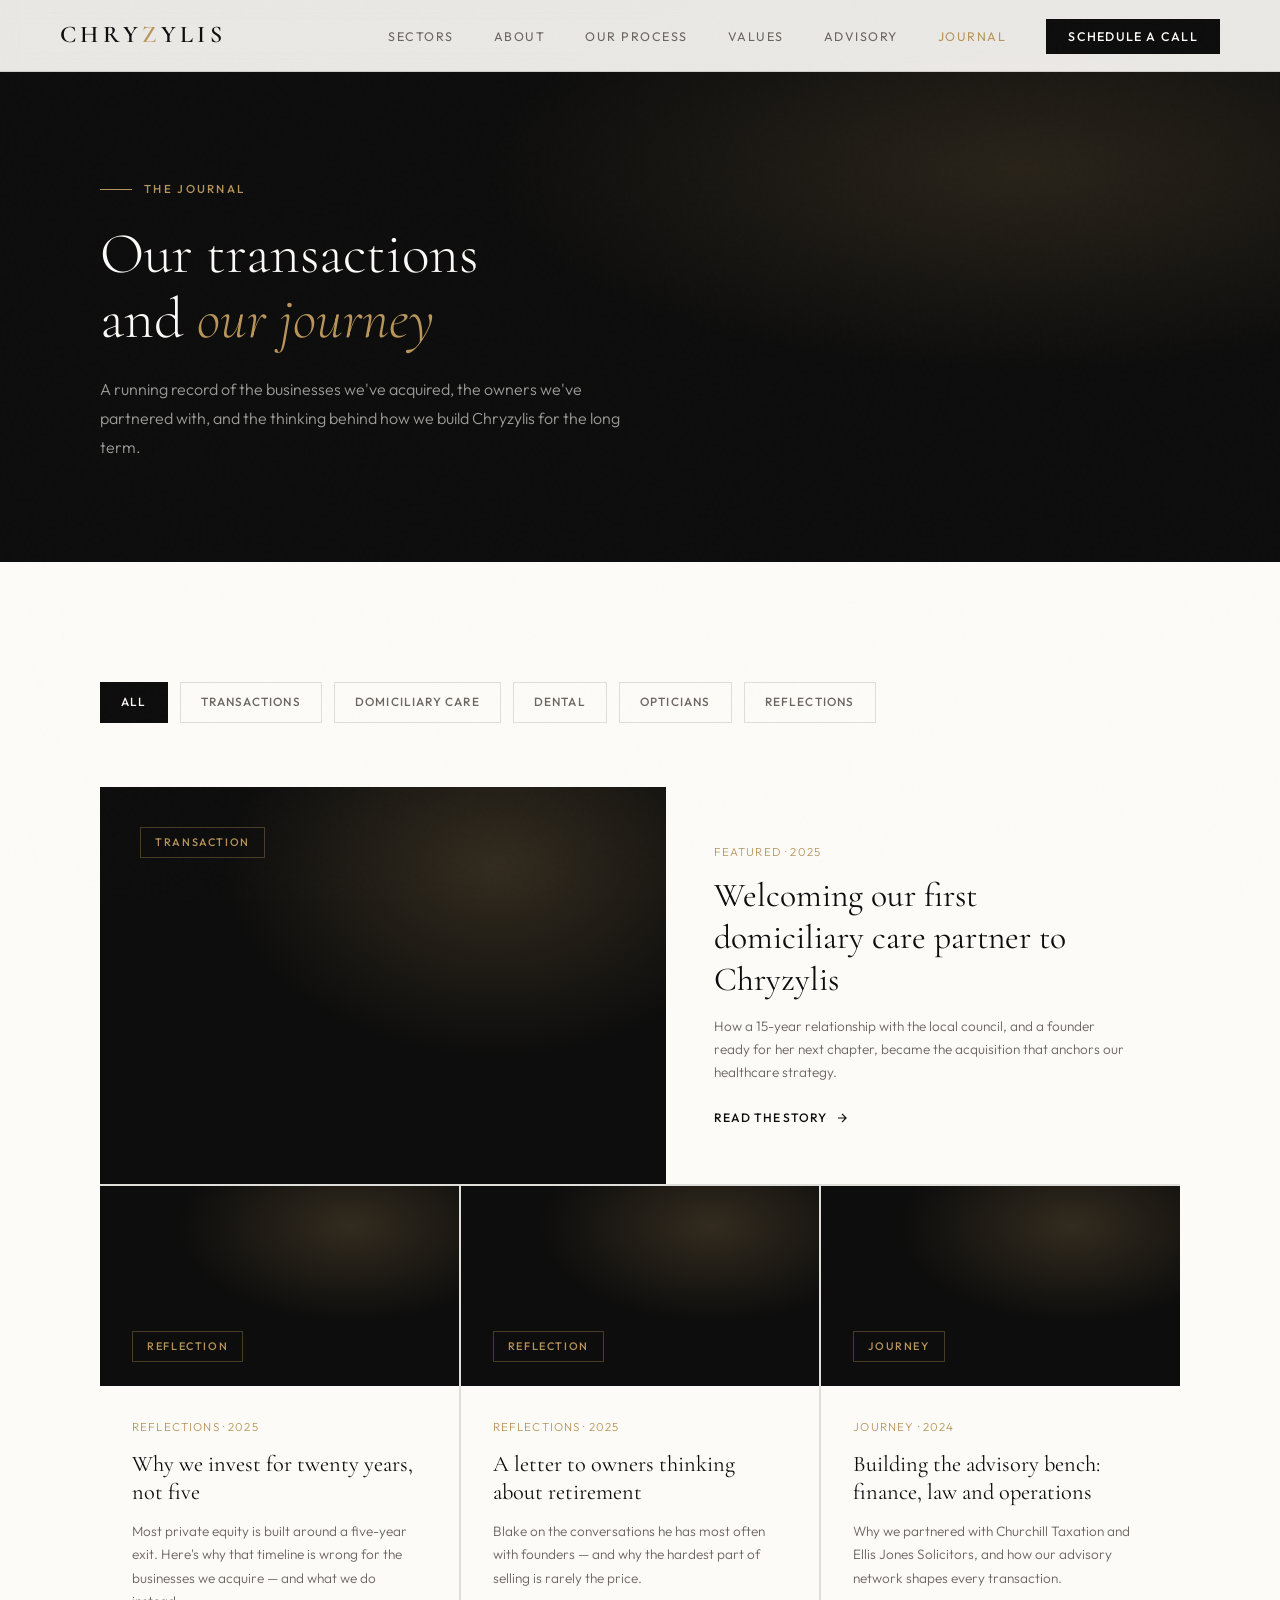
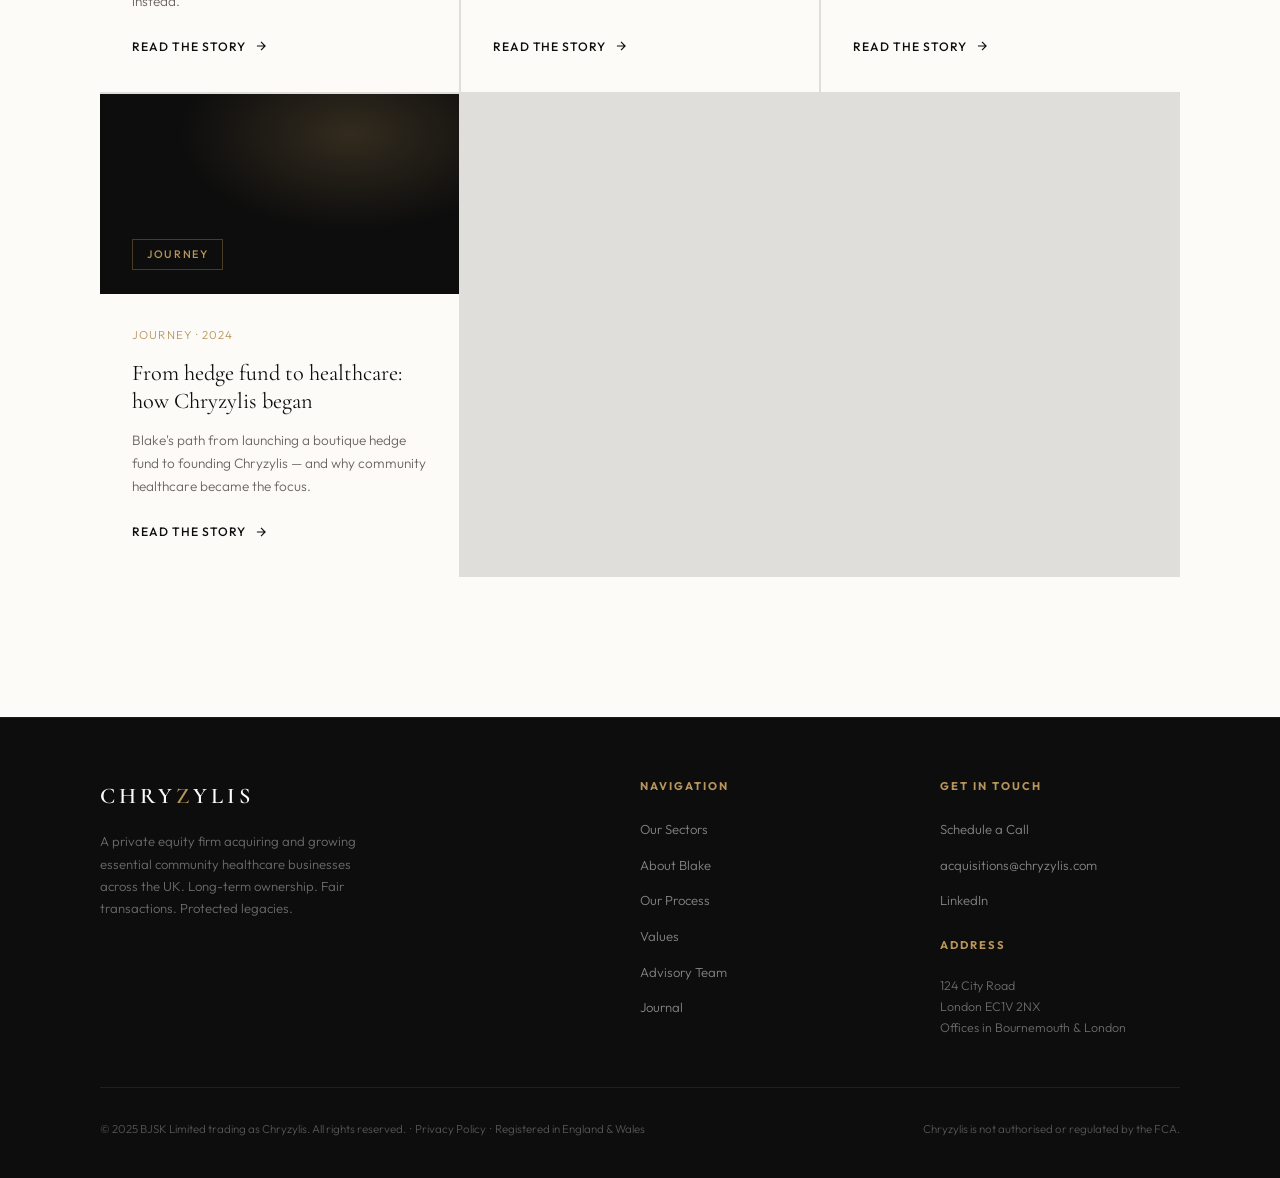
==== journal/index.html @ 7d25ffba "Build full multi-page Chryzylis site with Journal/blog section Extracts the rebrand landing page int" ====
<!DOCTYPE html>
<html lang="en-GB">
<head>
<meta charset="UTF-8">
<meta name="viewport" content="width=device-width, initial-scale=1.0">
<title>Journal — Chryzylis</title>
<meta name="description" content="Transactions, reflections and the journey of Chryzylis — a private equity firm acquiring and growing essential community healthcare businesses.">
<link rel="preconnect" href="https://fonts.googleapis.com">
<link href="https://fonts.googleapis.com/css2?family=Cormorant+Garamond:ital,wght@0,300;0,400;0,600;1,300;1,400&family=Outfit:wght@300;400;500;600&display=swap" rel="stylesheet">
<link rel="stylesheet" href="../assets/css/style.css">
</head>
<body>

<!-- ─── NAVIGATION ─── -->
<nav id="navbar">
  <a href="../index.html" class="nav-logo">CHRY<span>Z</span>YLIS</a>
  <ul class="nav-links">
    <li><a href="../index.html#sectors">Sectors</a></li>
    <li><a href="../index.html#about">About</a></li>
    <li><a href="../index.html#process">Our Process</a></li>
    <li><a href="../index.html#values">Values</a></li>
    <li><a href="../index.html#advisory">Advisory</a></li>
    <li><a href="index.html" class="active">Journal</a></li>
    <li><a href="../index.html#contact" class="nav-cta">Schedule a Call</a></li>
  </ul>
  <div class="hamburger" onclick="toggleMenu()">
    <span></span><span></span><span></span>
  </div>
</nav>

<!-- ─── PAGE HERO ─── -->
<section class="page-hero">
  <div class="page-hero-inner">
    <div class="page-hero-eyebrow reveal">The Journal</div>
    <h1 class="page-hero-title reveal reveal-delay-1">Our transactions<br>and <em>our journey</em></h1>
    <p class="page-hero-sub reveal reveal-delay-2">A running record of the businesses we've acquired, the owners we've partnered with, and the thinking behind how we build Chryzylis for the long term.</p>
  </div>
</section>

<!-- ─── JOURNAL LISTING ─── -->
<section id="journal-listing">
  <div class="section-inner">
    <div class="journal-filter-bar reveal">
      <a href="#" class="journal-filter active">All</a>
      <a href="#" class="journal-filter">Transactions</a>
      <a href="#" class="journal-filter">Domiciliary Care</a>
      <a href="#" class="journal-filter">Dental</a>
      <a href="#" class="journal-filter">Opticians</a>
      <a href="#" class="journal-filter">Reflections</a>
    </div>

    <div class="journal-grid">

      <a href="welcoming-our-first-domiciliary-care-partner.html" class="journal-card journal-card-featured reveal">
        <div class="journal-card-media">
          <div class="journal-card-tag">Transaction</div>
        </div>
        <div class="journal-card-body">
          <div class="journal-card-date">Featured · 2025</div>
          <div class="journal-card-title">Welcoming our first domiciliary care partner to Chryzylis</div>
          <p class="journal-card-excerpt">How a 15-year relationship with the local council, and a founder ready for her next chapter, became the acquisition that anchors our healthcare strategy.</p>
          <span class="journal-card-read">Read the story
            <svg width="14" height="14" viewBox="0 0 24 24" fill="none" stroke="currentColor" stroke-width="2"><path d="M5 12h14M12 5l7 7-7 7"/></svg>
          </span>
        </div>
      </a>

      <a href="why-we-invest-for-twenty-years.html" class="journal-card reveal reveal-delay-1">
        <div class="journal-card-media">
          <div class="journal-card-tag">Reflection</div>
        </div>
        <div class="journal-card-body">
          <div class="journal-card-date">Reflections · 2025</div>
          <div class="journal-card-title">Why we invest for twenty years, not five</div>
          <p class="journal-card-excerpt">Most private equity is built around a five-year exit. Here's why that timeline is wrong for the businesses we acquire — and what we do instead.</p>
          <span class="journal-card-read">Read the story
            <svg width="14" height="14" viewBox="0 0 24 24" fill="none" stroke="currentColor" stroke-width="2"><path d="M5 12h14M12 5l7 7-7 7"/></svg>
          </span>
        </div>
      </a>

      <a href="a-letter-to-owners-thinking-about-retirement.html" class="journal-card reveal reveal-delay-2">
        <div class="journal-card-media">
          <div class="journal-card-tag">Reflection</div>
        </div>
        <div class="journal-card-body">
          <div class="journal-card-date">Reflections · 2025</div>
          <div class="journal-card-title">A letter to owners thinking about retirement</div>
          <p class="journal-card-excerpt">Blake on the conversations he has most often with founders — and why the hardest part of selling is rarely the price.</p>
          <span class="journal-card-read">Read the story
            <svg width="14" height="14" viewBox="0 0 24 24" fill="none" stroke="currentColor" stroke-width="2"><path d="M5 12h14M12 5l7 7-7 7"/></svg>
          </span>
        </div>
      </a>

      <a href="building-the-advisory-bench.html" class="journal-card reveal reveal-delay-3">
        <div class="journal-card-media">
          <div class="journal-card-tag">Journey</div>
        </div>
        <div class="journal-card-body">
          <div class="journal-card-date">Journey · 2024</div>
          <div class="journal-card-title">Building the advisory bench: finance, law and operations</div>
          <p class="journal-card-excerpt">Why we partnered with Churchill Taxation and Ellis Jones Solicitors, and how our advisory network shapes every transaction.</p>
          <span class="journal-card-read">Read the story
            <svg width="14" height="14" viewBox="0 0 24 24" fill="none" stroke="currentColor" stroke-width="2"><path d="M5 12h14M12 5l7 7-7 7"/></svg>
          </span>
        </div>
      </a>

      <a href="from-hedge-fund-to-healthcare.html" class="journal-card reveal reveal-delay-4">
        <div class="journal-card-media">
          <div class="journal-card-tag">Journey</div>
        </div>
        <div class="journal-card-body">
          <div class="journal-card-date">Journey · 2024</div>
          <div class="journal-card-title">From hedge fund to healthcare: how Chryzylis began</div>
          <p class="journal-card-excerpt">Blake's path from launching a boutique hedge fund to founding Chryzylis — and why community healthcare became the focus.</p>
          <span class="journal-card-read">Read the story
            <svg width="14" height="14" viewBox="0 0 24 24" fill="none" stroke="currentColor" stroke-width="2"><path d="M5 12h14M12 5l7 7-7 7"/></svg>
          </span>
        </div>
      </a>

    </div>
  </div>
</section>

<!-- ─── FOOTER ─── -->
<footer>
  <div class="footer-inner">
    <div class="footer-top">
      <div>
        <a href="../index.html" class="footer-logo">CHRY<span>Z</span>YLIS</a>
        <p class="footer-tagline">A private equity firm acquiring and growing essential community healthcare businesses across the UK. Long-term ownership. Fair transactions. Protected legacies.</p>
      </div>
      <div class="footer-col">
        <h4>Navigation</h4>
        <ul>
          <li><a href="../index.html#sectors">Our Sectors</a></li>
          <li><a href="../index.html#about">About Blake</a></li>
          <li><a href="../index.html#process">Our Process</a></li>
          <li><a href="../index.html#values">Values</a></li>
          <li><a href="../index.html#advisory">Advisory Team</a></li>
          <li><a href="index.html">Journal</a></li>
        </ul>
      </div>
      <div class="footer-col">
        <h4>Get in Touch</h4>
        <ul>
          <li><a href="../index.html#contact">Schedule a Call</a></li>
          <li><a href="mailto:acquisitions@chryzylis.com">acquisitions@chryzylis.com</a></li>
          <li><a href="#">LinkedIn</a></li>
        </ul>
        <div style="margin-top: 24px;">
          <h4>Address</h4>
          <p style="font-size: 0.78rem; color: rgba(253,251,248,0.4); line-height: 1.7;">124 City Road<br>London EC1V 2NX<br>Offices in Bournemouth & London</p>
        </div>
      </div>
    </div>
    <div class="footer-bottom">
      <p class="footer-legal">© 2025 BJSK Limited trading as Chryzylis. All rights reserved. &nbsp;·&nbsp; <a href="#">Privacy Policy</a> &nbsp;·&nbsp; Registered in England & Wales</p>
      <p class="footer-legal">Chryzylis is not authorised or regulated by the FCA.</p>
    </div>
  </div>
</footer>

<script src="../assets/js/main.js"></script>
</body>
</html>
---- assets/css/style.css ----
:root {
  --ink: #0D0D0D;
  --parchment: #F7F4EF;
  --warm-white: #FDFBF8;
  --gold: #B8955A;
  --gold-light: #D4B483;
  --mid: #6B6560;
  --rule: rgba(13,13,13,0.12);
  --rule-gold: rgba(184,149,90,0.35);
}

*, *::before, *::after { box-sizing: border-box; margin: 0; padding: 0; }

html { scroll-behavior: smooth; font-size: 16px; }

body {
  background: var(--warm-white);
  color: var(--ink);
  font-family: 'Outfit', sans-serif;
  font-weight: 300;
  line-height: 1.6;
  overflow-x: hidden;
}

/* NOISE TEXTURE OVERLAY */
body::before {
  content: '';
  position: fixed;
  inset: 0;
  background-image: url("data:image/svg+xml,%3Csvg viewBox='0 0 256 256' xmlns='http://www.w3.org/2000/svg'%3E%3Cfilter id='noise'%3E%3CfeTurbulence type='fractalNoise' baseFrequency='0.9' numOctaves='4' stitchTiles='stitch'/%3E%3C/filter%3E%3Crect width='100%25' height='100%25' filter='url(%23noise)' opacity='0.035'/%3E%3C/svg%3E");
  pointer-events: none;
  z-index: 1000;
  opacity: 0.4;
}

/* ─── NAV ─── */
nav {
  position: fixed;
  top: 0; left: 0; right: 0;
  z-index: 900;
  display: flex;
  align-items: center;
  justify-content: space-between;
  padding: 0 60px;
  height: 72px;
  background: rgba(253,251,248,0.92);
  backdrop-filter: blur(12px);
  border-bottom: 1px solid var(--rule);
  transition: all 0.3s ease;
}

nav.scrolled {
  height: 60px;
  background: rgba(253,251,248,0.97);
}

.nav-logo {
  font-family: 'Cormorant Garamond', serif;
  font-weight: 600;
  font-size: 1.5rem;
  letter-spacing: 0.18em;
  text-transform: uppercase;
  color: var(--ink);
  text-decoration: none;
}

.nav-logo span { color: var(--gold); }

.nav-links {
  display: flex;
  align-items: center;
  gap: 40px;
  list-style: none;
}

.nav-links a {
  font-size: 0.78rem;
  font-weight: 400;
  letter-spacing: 0.12em;
  text-transform: uppercase;
  color: var(--mid);
  text-decoration: none;
  transition: color 0.2s;
}

.nav-links a:hover { color: var(--ink); }
.nav-links a.active { color: var(--gold); }

.nav-cta {
  font-size: 0.78rem !important;
  font-weight: 500 !important;
  letter-spacing: 0.1em !important;
  color: var(--warm-white) !important;
  background: var(--ink);
  padding: 10px 22px;
  text-decoration: none;
  transition: background 0.2s, color 0.2s !important;
}

.nav-cta:hover {
  background: var(--gold) !important;
  color: var(--warm-white) !important;
}

/* ─── HERO ─── */
#hero {
  min-height: 100vh;
  display: grid;
  grid-template-columns: 1fr 1fr;
  padding-top: 72px;
  position: relative;
  overflow: hidden;
}

.hero-left {
  display: flex;
  flex-direction: column;
  justify-content: center;
  padding: 100px 80px 100px 60px;
  position: relative;
  z-index: 2;
}

.hero-eyebrow {
  font-size: 0.72rem;
  font-weight: 500;
  letter-spacing: 0.2em;
  text-transform: uppercase;
  color: var(--gold);
  margin-bottom: 28px;
  display: flex;
  align-items: center;
  gap: 12px;
  opacity: 0;
  animation: fadeUp 0.8s ease 0.2s forwards;
}

.hero-eyebrow::before {
  content: '';
  width: 32px;
  height: 1px;
  background: var(--gold);
  flex-shrink: 0;
}

.hero-headline {
  font-family: 'Cormorant Garamond', serif;
  font-weight: 300;
  font-size: clamp(2.8rem, 4.5vw, 5rem);
  line-height: 1.1;
  letter-spacing: -0.01em;
  color: var(--ink);
  margin-bottom: 32px;
  opacity: 0;
  animation: fadeUp 0.8s ease 0.4s forwards;
}

.hero-headline em {
  font-style: italic;
  color: var(--gold);
}

.hero-sub {
  font-size: 1rem;
  font-weight: 300;
  color: var(--mid);
  max-width: 420px;
  line-height: 1.75;
  margin-bottom: 48px;
  opacity: 0;
  animation: fadeUp 0.8s ease 0.6s forwards;
}

.hero-actions {
  display: flex;
  gap: 16px;
  align-items: center;
  flex-wrap: wrap;
  opacity: 0;
  animation: fadeUp 0.8s ease 0.8s forwards;
}

.btn-primary {
  display: inline-flex;
  align-items: center;
  gap: 10px;
  background: var(--ink);
  color: var(--warm-white);
  padding: 16px 32px;
  font-family: 'Outfit', sans-serif;
  font-size: 0.82rem;
  font-weight: 500;
  letter-spacing: 0.1em;
  text-transform: uppercase;
  text-decoration: none;
  transition: background 0.25s, transform 0.2s;
}

.btn-primary:hover {
  background: var(--gold);
  transform: translateY(-1px);
}

.btn-primary svg { transition: transform 0.2s; }
.btn-primary:hover svg { transform: translateX(4px); }

.btn-ghost {
  display: inline-flex;
  align-items: center;
  gap: 8px;
  color: var(--ink);
  font-size: 0.82rem;
  font-weight: 400;
  letter-spacing: 0.08em;
  text-decoration: none;
  border-bottom: 1px solid var(--ink);
  padding-bottom: 2px;
  transition: color 0.2s, border-color 0.2s;
}

.btn-ghost:hover { color: var(--gold); border-color: var(--gold); }

.hero-right {
  background: var(--ink);
  position: relative;
  overflow: hidden;
}

.hero-right::before {
  content: '';
  position: absolute;
  inset: 0;
  background:
    radial-gradient(ellipse 80% 60% at 60% 40%, rgba(184,149,90,0.18) 0%, transparent 60%),
    radial-gradient(ellipse 50% 80% at 20% 80%, rgba(184,149,90,0.08) 0%, transparent 50%);
}

.hero-right-content {
  position: absolute;
  inset: 0;
  display: flex;
  flex-direction: column;
  justify-content: flex-end;
  padding: 60px;
  z-index: 2;
}

.hero-stat-grid {
  display: grid;
  grid-template-columns: 1fr 1fr;
  gap: 1px;
  background: rgba(255,255,255,0.08);
  border: 1px solid rgba(255,255,255,0.08);
  opacity: 0;
  animation: fadeUp 0.8s ease 1s forwards;
}

.hero-stat {
  padding: 28px 24px;
  background: rgba(13,13,13,0.6);
  backdrop-filter: blur(8px);
}

.hero-stat-num {
  font-family: 'Cormorant Garamond', serif;
  font-size: 2.4rem;
  font-weight: 300;
  color: var(--warm-white);
  line-height: 1;
  margin-bottom: 6px;
}

.hero-stat-num span { color: var(--gold); }

.hero-stat-label {
  font-size: 0.72rem;
  letter-spacing: 0.12em;
  text-transform: uppercase;
  color: rgba(253,251,248,0.45);
}

.hero-large-text {
  position: absolute;
  top: 50%;
  left: 50%;
  transform: translate(-50%, -50%);
  font-family: 'Cormorant Garamond', serif;
  font-size: clamp(5rem, 10vw, 14rem);
  font-weight: 300;
  color: rgba(255,255,255,0.04);
  white-space: nowrap;
  letter-spacing: 0.1em;
  pointer-events: none;
  user-select: none;
}

/* ─── PAGE HERO (sub-pages) ─── */
.page-hero {
  background: var(--ink);
  padding: 180px 0 100px;
  position: relative;
  overflow: hidden;
}

.page-hero::before {
  content: '';
  position: absolute;
  inset: 0;
  background:
    radial-gradient(ellipse 70% 60% at 80% 30%, rgba(184,149,90,0.16) 0%, transparent 60%);
}

.page-hero-inner {
  max-width: 1200px;
  margin: 0 auto;
  padding: 0 60px;
  position: relative;
  z-index: 2;
}

.page-hero-eyebrow {
  font-size: 0.72rem;
  font-weight: 500;
  letter-spacing: 0.2em;
  text-transform: uppercase;
  color: var(--gold);
  margin-bottom: 24px;
  display: flex;
  align-items: center;
  gap: 12px;
}

.page-hero-eyebrow::before {
  content: '';
  width: 32px;
  height: 1px;
  background: var(--gold);
}

.page-hero-title {
  font-family: 'Cormorant Garamond', serif;
  font-weight: 300;
  font-size: clamp(2.6rem, 4.5vw, 4.4rem);
  line-height: 1.12;
  color: var(--warm-white);
  max-width: 760px;
}

.page-hero-title em { font-style: italic; color: var(--gold); }

.page-hero-sub {
  font-size: 1rem;
  color: rgba(253,251,248,0.6);
  max-width: 540px;
  line-height: 1.8;
  margin-top: 24px;
}

/* ─── TICKER ─── */
.ticker-bar {
  background: var(--gold);
  overflow: hidden;
  padding: 12px 0;
  position: relative;
}

.ticker-track {
  display: flex;
  gap: 0;
  animation: ticker 28s linear infinite;
  white-space: nowrap;
}

.ticker-item {
  font-size: 0.72rem;
  font-weight: 500;
  letter-spacing: 0.15em;
  text-transform: uppercase;
  color: var(--warm-white);
  padding: 0 40px;
  display: flex;
  align-items: center;
  gap: 20px;
}

.ticker-item::after {
  content: '◆';
  font-size: 0.4rem;
  opacity: 0.6;
}

@keyframes ticker {
  0% { transform: translateX(0); }
  100% { transform: translateX(-50%); }
}

/* ─── SECTIONS ─── */
section { position: relative; }

.section-inner {
  max-width: 1200px;
  margin: 0 auto;
  padding: 0 60px;
}

.section-label {
  font-size: 0.7rem;
  font-weight: 500;
  letter-spacing: 0.2em;
  text-transform: uppercase;
  color: var(--gold);
  margin-bottom: 20px;
  display: flex;
  align-items: center;
  gap: 12px;
}

.section-label::before {
  content: '';
  width: 24px;
  height: 1px;
  background: var(--gold);
}

.section-title {
  font-family: 'Cormorant Garamond', serif;
  font-weight: 300;
  font-size: clamp(2rem, 3.5vw, 3.2rem);
  line-height: 1.15;
  letter-spacing: -0.01em;
  color: var(--ink);
  margin-bottom: 20px;
}

.section-title em { font-style: italic; color: var(--gold); }

.section-intro {
  font-size: 1rem;
  color: var(--mid);
  max-width: 560px;
  line-height: 1.8;
}

/* ─── SECTORS ─── */
#sectors {
  padding: 120px 0;
  background: var(--warm-white);
}

.sectors-header {
  display: grid;
  grid-template-columns: 1fr 1fr;
  gap: 60px;
  align-items: end;
  margin-bottom: 80px;
}

.sectors-grid {
  display: grid;
  grid-template-columns: repeat(3, 1fr);
  gap: 2px;
  background: var(--rule);
}

.sector-card {
  background: var(--warm-white);
  padding: 48px 40px;
  position: relative;
  transition: background 0.3s;
  overflow: hidden;
}

.sector-card::before {
  content: '';
  position: absolute;
  bottom: 0; left: 40px; right: 40px;
  height: 2px;
  background: var(--gold);
  transform: scaleX(0);
  transform-origin: left;
  transition: transform 0.4s ease;
}

.sector-card:hover { background: var(--parchment); }
.sector-card:hover::before { transform: scaleX(1); }

.sector-num {
  font-family: 'Cormorant Garamond', serif;
  font-size: 0.85rem;
  color: var(--gold);
  letter-spacing: 0.15em;
  margin-bottom: 24px;
  font-weight: 400;
}

.sector-icon {
  width: 40px;
  height: 40px;
  margin-bottom: 24px;
  color: var(--gold);
}

.sector-name {
  font-family: 'Cormorant Garamond', serif;
  font-size: 1.6rem;
  font-weight: 400;
  color: var(--ink);
  margin-bottom: 16px;
  line-height: 1.2;
}

.sector-desc {
  font-size: 0.88rem;
  color: var(--mid);
  line-height: 1.75;
}

/* ─── ABOUT / BLAKE ─── */
#about {
  padding: 140px 0;
  background: var(--ink);
  overflow: hidden;
  position: relative;
}

#about::before {
  content: '';
  position: absolute;
  inset: 0;
  background:
    radial-gradient(ellipse 60% 50% at 80% 50%, rgba(184,149,90,0.12) 0%, transparent 60%);
}

.about-grid {
  display: grid;
  grid-template-columns: 5fr 4fr;
  gap: 100px;
  align-items: center;
  position: relative;
  z-index: 2;
}

.about-label {
  font-size: 0.7rem;
  font-weight: 500;
  letter-spacing: 0.2em;
  text-transform: uppercase;
  color: var(--gold);
  margin-bottom: 20px;
  display: flex;
  align-items: center;
  gap: 12px;
}

.about-label::before {
  content: '';
  width: 24px;
  height: 1px;
  background: var(--gold);
}

.about-title {
  font-family: 'Cormorant Garamond', serif;
  font-weight: 300;
  font-size: clamp(2rem, 3.5vw, 3.4rem);
  line-height: 1.12;
  color: var(--warm-white);
  margin-bottom: 32px;
}

.about-title em { font-style: italic; color: var(--gold); }

.about-body {
  font-size: 1rem;
  color: rgba(253,251,248,0.65);
  line-height: 1.85;
  margin-bottom: 20px;
}

.about-body strong {
  color: var(--warm-white);
  font-weight: 400;
}

.about-cta-row {
  margin-top: 44px;
  display: flex;
  gap: 20px;
  align-items: center;
  flex-wrap: wrap;
}

.btn-gold {
  display: inline-flex;
  align-items: center;
  gap: 10px;
  background: var(--gold);
  color: var(--warm-white);
  padding: 16px 32px;
  font-size: 0.82rem;
  font-weight: 500;
  letter-spacing: 0.1em;
  text-transform: uppercase;
  text-decoration: none;
  transition: background 0.25s, transform 0.2s;
}

.btn-gold:hover {
  background: var(--gold-light);
  transform: translateY(-1px);
}

.btn-outline-light {
  display: inline-flex;
  align-items: center;
  gap: 8px;
  color: rgba(253,251,248,0.7);
  font-size: 0.82rem;
  font-weight: 400;
  letter-spacing: 0.08em;
  text-decoration: none;
  border-bottom: 1px solid rgba(253,251,248,0.3);
  padding-bottom: 2px;
  transition: color 0.2s, border-color 0.2s;
}

.btn-outline-light:hover {
  color: var(--gold);
  border-color: var(--gold);
}

.about-right {
  position: relative;
}

.about-card {
  border: 1px solid rgba(255,255,255,0.1);
  padding: 44px 40px;
  background: rgba(255,255,255,0.04);
  backdrop-filter: blur(4px);
}

.about-card-title {
  font-family: 'Cormorant Garamond', serif;
  font-size: 1.1rem;
  font-weight: 300;
  color: var(--gold);
  letter-spacing: 0.05em;
  margin-bottom: 32px;
  text-transform: uppercase;
  font-style: italic;
}

.credential {
  padding: 18px 0;
  border-bottom: 1px solid rgba(255,255,255,0.08);
  display: flex;
  flex-direction: column;
  gap: 4px;
}

.credential:last-child { border-bottom: none; }

.credential-title {
  font-size: 0.88rem;
  color: var(--warm-white);
  font-weight: 400;
}

.credential-detail {
  font-size: 0.78rem;
  color: rgba(253,251,248,0.45);
  letter-spacing: 0.05em;
}

/* ─── PROCESS ─── */
#process {
  padding: 140px 0;
  background: var(--parchment);
}

.process-header {
  text-align: center;
  max-width: 600px;
  margin: 0 auto 80px;
}

.process-steps {
  display: grid;
  grid-template-columns: repeat(4, 1fr);
  position: relative;
}

.process-steps::before {
  content: '';
  position: absolute;
  top: 28px;
  left: calc(12.5% + 20px);
  right: calc(12.5% + 20px);
  height: 1px;
  background: var(--rule-gold);
}

.step {
  padding: 0 24px;
  position: relative;
}

.step-dot {
  width: 56px;
  height: 56px;
  border: 1px solid var(--rule-gold);
  border-radius: 50%;
  display: flex;
  align-items: center;
  justify-content: center;
  background: var(--parchment);
  margin-bottom: 32px;
  position: relative;
  z-index: 2;
  transition: background 0.3s, border-color 0.3s;
}

.step:hover .step-dot {
  background: var(--gold);
  border-color: var(--gold);
}

.step:hover .step-dot svg { color: var(--warm-white); }

.step-dot svg {
  width: 20px;
  height: 20px;
  color: var(--gold);
  transition: color 0.3s;
}

.step-num {
  font-family: 'Cormorant Garamond', serif;
  font-size: 0.78rem;
  color: var(--gold);
  letter-spacing: 0.15em;
  margin-bottom: 10px;
  font-weight: 400;
}

.step-title {
  font-family: 'Cormorant Garamond', serif;
  font-size: 1.3rem;
  font-weight: 400;
  color: var(--ink);
  margin-bottom: 12px;
  line-height: 1.2;
}

.step-desc {
  font-size: 0.85rem;
  color: var(--mid);
  line-height: 1.7;
}

/* ─── VALUES ─── */
#values {
  padding: 140px 0;
  background: var(--warm-white);
  overflow: hidden;
}

.values-layout {
  display: grid;
  grid-template-columns: 1fr 2fr;
  gap: 100px;
  align-items: start;
}

.values-sticky {
  position: sticky;
  top: 100px;
}

.values-grid {
  display: grid;
  grid-template-columns: 1fr 1fr;
  gap: 2px;
  background: var(--rule);
}

.value-item {
  background: var(--warm-white);
  padding: 44px 40px;
  transition: background 0.3s;
}

.value-item:hover { background: var(--parchment); }

.value-icon {
  width: 32px;
  height: 32px;
  color: var(--gold);
  margin-bottom: 20px;
}

.value-name {
  font-family: 'Cormorant Garamond', serif;
  font-size: 1.25rem;
  font-weight: 400;
  color: var(--ink);
  margin-bottom: 12px;
}

.value-desc {
  font-size: 0.85rem;
  color: var(--mid);
  line-height: 1.75;
}

/* ─── ADVISORY ─── */
#advisory {
  padding: 120px 0;
  background: var(--parchment);
}

.advisory-header {
  display: grid;
  grid-template-columns: 1fr 1fr;
  gap: 60px;
  align-items: end;
  margin-bottom: 64px;
}

.advisory-cards {
  display: grid;
  grid-template-columns: repeat(3, 1fr);
  gap: 2px;
  background: var(--rule);
}

.advisory-card {
  background: var(--parchment);
  padding: 44px 40px;
  transition: background 0.3s;
}

.advisory-card:hover { background: var(--warm-white); }

.advisory-type {
  font-size: 0.7rem;
  letter-spacing: 0.18em;
  text-transform: uppercase;
  color: var(--gold);
  margin-bottom: 16px;
}

.advisory-name {
  font-family: 'Cormorant Garamond', serif;
  font-size: 1.35rem;
  font-weight: 400;
  color: var(--ink);
  margin-bottom: 14px;
}

.advisory-desc {
  font-size: 0.85rem;
  color: var(--mid);
  line-height: 1.75;
}

/* ─── JOURNAL / BLOG ─── */
#journal-listing {
  padding: 120px 0 140px;
  background: var(--warm-white);
}

.journal-filter-bar {
  display: flex;
  gap: 12px;
  flex-wrap: wrap;
  margin-bottom: 64px;
}

.journal-filter {
  font-size: 0.74rem;
  font-weight: 500;
  letter-spacing: 0.1em;
  text-transform: uppercase;
  color: var(--mid);
  padding: 10px 20px;
  border: 1px solid var(--rule);
  text-decoration: none;
  transition: all 0.25s;
}

.journal-filter:hover, .journal-filter.active {
  color: var(--warm-white);
  background: var(--ink);
  border-color: var(--ink);
}

.journal-grid {
  display: grid;
  grid-template-columns: repeat(3, 1fr);
  gap: 2px;
  background: var(--rule);
}

.journal-card {
  background: var(--warm-white);
  padding: 0;
  text-decoration: none;
  display: flex;
  flex-direction: column;
  position: relative;
  overflow: hidden;
  transition: background 0.3s;
}

.journal-card:hover { background: var(--parchment); }

.journal-card-media {
  height: 200px;
  background: var(--ink);
  position: relative;
  overflow: hidden;
  display: flex;
  align-items: flex-end;
  padding: 24px 32px;
}

.journal-card-media::before {
  content: '';
  position: absolute;
  inset: 0;
  background: radial-gradient(ellipse 80% 80% at 70% 20%, rgba(184,149,90,0.22) 0%, transparent 60%);
}

.journal-card-tag {
  position: relative;
  z-index: 2;
  font-size: 0.68rem;
  font-weight: 500;
  letter-spacing: 0.15em;
  text-transform: uppercase;
  color: var(--gold);
  border: 1px solid var(--rule-gold);
  padding: 6px 14px;
  background: rgba(13,13,13,0.4);
}

.journal-card-body {
  padding: 32px 32px 36px;
  flex: 1;
  display: flex;
  flex-direction: column;
}

.journal-card-date {
  font-size: 0.72rem;
  letter-spacing: 0.1em;
  text-transform: uppercase;
  color: var(--gold);
  margin-bottom: 14px;
}

.journal-card-title {
  font-family: 'Cormorant Garamond', serif;
  font-size: 1.4rem;
  font-weight: 400;
  color: var(--ink);
  line-height: 1.25;
  margin-bottom: 14px;
}

.journal-card-excerpt {
  font-size: 0.85rem;
  color: var(--mid);
  line-height: 1.7;
  margin-bottom: 24px;
  flex: 1;
}

.journal-card-read {
  font-size: 0.76rem;
  font-weight: 500;
  letter-spacing: 0.08em;
  text-transform: uppercase;
  color: var(--ink);
  display: inline-flex;
  align-items: center;
  gap: 8px;
  transition: color 0.2s, gap 0.2s;
}

.journal-card:hover .journal-card-read { color: var(--gold); gap: 12px; }

.journal-card-featured {
  grid-column: span 3;
  display: grid;
  grid-template-columns: 1.1fr 1fr;
}

.journal-card-featured .journal-card-media {
  height: 100%;
  min-height: 360px;
  align-items: flex-start;
  padding: 40px;
}

.journal-card-featured .journal-card-body {
  padding: 56px 56px 56px 48px;
  justify-content: center;
}

.journal-card-featured .journal-card-title {
  font-size: 2.1rem;
}

/* ─── POST PAGE ─── */
.post-hero {
  background: var(--ink);
  padding: 180px 0 80px;
  position: relative;
  overflow: hidden;
}

.post-hero::before {
  content: '';
  position: absolute;
  inset: 0;
  background: radial-gradient(ellipse 70% 60% at 75% 30%, rgba(184,149,90,0.18) 0%, transparent 60%);
}

.post-hero-inner {
  max-width: 800px;
  margin: 0 auto;
  padding: 0 60px;
  position: relative;
  z-index: 2;
}

.post-meta-row {
  display: flex;
  align-items: center;
  gap: 16px;
  margin-bottom: 28px;
}

.post-tag {
  font-size: 0.68rem;
  font-weight: 500;
  letter-spacing: 0.15em;
  text-transform: uppercase;
  color: var(--gold);
  border: 1px solid var(--rule-gold);
  padding: 6px 14px;
}

.post-date {
  font-size: 0.78rem;
  color: rgba(253,251,248,0.45);
  letter-spacing: 0.05em;
}

.post-title {
  font-family: 'Cormorant Garamond', serif;
  font-weight: 300;
  font-size: clamp(2.2rem, 4vw, 3.4rem);
  line-height: 1.15;
  color: var(--warm-white);
}

.post-title em { font-style: italic; color: var(--gold); }

.post-body-section {
  background: var(--warm-white);
  padding: 80px 0 140px;
}

.post-body-inner {
  max-width: 800px;
  margin: 0 auto;
  padding: 0 60px;
}

.post-body-inner p {
  font-size: 1.02rem;
  color: var(--mid);
  line-height: 1.9;
  margin-bottom: 28px;
}

.post-body-inner h3 {
  font-family: 'Cormorant Garamond', serif;
  font-size: 1.6rem;
  font-weight: 400;
  color: var(--ink);
  margin: 48px 0 20px;
}

.post-body-inner blockquote {
  border-left: 2px solid var(--gold);
  padding-left: 28px;
  margin: 40px 0;
  font-family: 'Cormorant Garamond', serif;
  font-style: italic;
  font-size: 1.3rem;
  color: var(--ink);
  line-height: 1.6;
}

.post-divider {
  height: 1px;
  background: var(--rule);
  margin: 56px 0;
}

.post-back {
  display: inline-flex;
  align-items: center;
  gap: 8px;
  font-size: 0.78rem;
  font-weight: 500;
  letter-spacing: 0.08em;
  text-transform: uppercase;
  color: var(--mid);
  text-decoration: none;
  margin-bottom: 48px;
  transition: color 0.2s;
}

.post-back:hover { color: var(--gold); }

/* ─── CONTACT / CTA ─── */
#contact {
  padding: 0;
  background: var(--warm-white);
}

.contact-split {
  display: grid;
  grid-template-columns: 1fr 1fr;
  min-height: 640px;
}

.contact-left {
  background: var(--ink);
  padding: 100px 80px;
  display: flex;
  flex-direction: column;
  justify-content: center;
  position: relative;
  overflow: hidden;
}

.contact-left::before {
  content: '';
  position: absolute;
  inset: 0;
  background: radial-gradient(ellipse 70% 60% at 20% 60%, rgba(184,149,90,0.15) 0%, transparent 55%);
}

.contact-left-inner { position: relative; z-index: 2; }

.contact-title {
  font-family: 'Cormorant Garamond', serif;
  font-weight: 300;
  font-size: clamp(2rem, 3vw, 3rem);
  color: var(--warm-white);
  line-height: 1.15;
  margin-bottom: 24px;
}

.contact-title em { font-style: italic; color: var(--gold); }

.contact-body {
  font-size: 0.95rem;
  color: rgba(253,251,248,0.6);
  line-height: 1.8;
  margin-bottom: 44px;
  max-width: 400px;
}

.contact-detail {
  display: flex;
  align-items: center;
  gap: 14px;
  padding: 16px 0;
  border-bottom: 1px solid rgba(255,255,255,0.08);
  color: rgba(253,251,248,0.7);
  font-size: 0.88rem;
  text-decoration: none;
  transition: color 0.2s;
}

.contact-detail:last-child { border-bottom: none; }
.contact-detail:hover { color: var(--gold); }

.contact-detail svg {
  width: 16px;
  height: 16px;
  color: var(--gold);
  flex-shrink: 0;
}

.contact-right {
  background: var(--parchment);
  padding: 100px 80px;
  display: flex;
  flex-direction: column;
  justify-content: center;
}

.contact-right h3 {
  font-family: 'Cormorant Garamond', serif;
  font-weight: 400;
  font-size: 1.5rem;
  color: var(--ink);
  margin-bottom: 32px;
  line-height: 1.3;
}

.cta-options {
  display: flex;
  flex-direction: column;
  gap: 16px;
  margin-bottom: 40px;
}

.cta-option {
  display: flex;
  align-items: center;
  gap: 20px;
  padding: 24px 28px;
  background: var(--warm-white);
  text-decoration: none;
  border: 1px solid transparent;
  transition: border-color 0.25s, transform 0.2s;
  cursor: pointer;
}

.cta-option:hover {
  border-color: var(--gold);
  transform: translateX(4px);
}

.cta-option-icon {
  width: 44px;
  height: 44px;
  background: var(--ink);
  display: flex;
  align-items: center;
  justify-content: center;
  flex-shrink: 0;
  transition: background 0.25s;
}

.cta-option:hover .cta-option-icon { background: var(--gold); }

.cta-option-icon svg {
  width: 18px;
  height: 18px;
  color: var(--warm-white);
}

.cta-option-text { flex: 1; }

.cta-option-title {
  font-size: 0.9rem;
  font-weight: 500;
  color: var(--ink);
  margin-bottom: 3px;
}

.cta-option-sub {
  font-size: 0.78rem;
  color: var(--mid);
}

.cta-option-arrow {
  color: var(--mid);
  transition: color 0.2s, transform 0.2s;
}

.cta-option:hover .cta-option-arrow {
  color: var(--gold);
  transform: translateX(4px);
}

.contact-note {
  font-size: 0.78rem;
  color: var(--mid);
  line-height: 1.6;
}

.contact-note strong {
  color: var(--ink);
  font-weight: 500;
}

/* ─── FOOTER ─── */
footer {
  background: var(--ink);
  padding: 60px 0 40px;
  border-top: 1px solid rgba(255,255,255,0.06);
}

.footer-inner {
  max-width: 1200px;
  margin: 0 auto;
  padding: 0 60px;
}

.footer-top {
  display: grid;
  grid-template-columns: 2fr 1fr 1fr;
  gap: 60px;
  padding-bottom: 48px;
  border-bottom: 1px solid rgba(255,255,255,0.08);
  margin-bottom: 32px;
}

.footer-logo {
  font-family: 'Cormorant Garamond', serif;
  font-weight: 600;
  font-size: 1.4rem;
  letter-spacing: 0.18em;
  text-transform: uppercase;
  color: var(--warm-white);
  text-decoration: none;
  display: block;
  margin-bottom: 16px;
}

.footer-logo span { color: var(--gold); }

.footer-tagline {
  font-size: 0.82rem;
  color: rgba(253,251,248,0.4);
  line-height: 1.7;
  max-width: 280px;
}

.footer-col h4 {
  font-size: 0.7rem;
  letter-spacing: 0.18em;
  text-transform: uppercase;
  color: var(--gold);
  margin-bottom: 20px;
}

.footer-col ul { list-style: none; }

.footer-col li {
  margin-bottom: 10px;
}

.footer-col a {
  font-size: 0.82rem;
  color: rgba(253,251,248,0.5);
  text-decoration: none;
  transition: color 0.2s;
}

.footer-col a:hover { color: var(--warm-white); }

.footer-bottom {
  display: flex;
  justify-content: space-between;
  align-items: center;
}

.footer-legal {
  font-size: 0.72rem;
  color: rgba(253,251,248,0.3);
}

.footer-legal a {
  color: rgba(253,251,248,0.3);
  text-decoration: none;
  transition: color 0.2s;
}

.footer-legal a:hover { color: rgba(253,251,248,0.6); }

/* ─── SCROLL REVEAL ─── */
.reveal {
  opacity: 0;
  transform: translateY(24px);
  transition: opacity 0.7s ease, transform 0.7s ease;
}

.reveal.visible {
  opacity: 1;
  transform: translateY(0);
}

.reveal-delay-1 { transition-delay: 0.1s; }
.reveal-delay-2 { transition-delay: 0.2s; }
.reveal-delay-3 { transition-delay: 0.3s; }
.reveal-delay-4 { transition-delay: 0.4s; }

/* ─── MOBILE MENU ─── */
.hamburger {
  display: none;
  flex-direction: column;
  gap: 5px;
  cursor: pointer;
  padding: 4px;
}

.hamburger span {
  width: 24px;
  height: 1px;
  background: var(--ink);
  transition: all 0.3s;
}

@keyframes fadeUp {
  from { opacity: 0; transform: translateY(20px); }
  to { opacity: 1; transform: translateY(0); }
}

/* ─── RESPONSIVE ─── */
@media (max-width: 1024px) {
  nav { padding: 0 30px; }
  .section-inner { padding: 0 30px; }
  .page-hero-inner { padding: 0 30px; }
  .post-hero-inner, .post-body-inner { padding: 0 30px; }

  #hero { grid-template-columns: 1fr; }
  .hero-left { padding: 80px 30px; }
  .hero-right { min-height: 340px; }

  .sectors-header { grid-template-columns: 1fr; gap: 20px; }
  .sectors-grid { grid-template-columns: 1fr 1fr; }

  .about-grid { grid-template-columns: 1fr; gap: 48px; }

  .process-steps { grid-template-columns: 1fr 1fr; gap: 40px 20px; }
  .process-steps::before { display: none; }

  .values-layout { grid-template-columns: 1fr; gap: 40px; }
  .values-sticky { position: relative; top: auto; }

  .advisory-header { grid-template-columns: 1fr; }
  .advisory-cards { grid-template-columns: 1fr; }

  .journal-grid { grid-template-columns: 1fr 1fr; }
  .journal-card-featured { grid-column: span 2; grid-template-columns: 1fr; }
  .journal-card-featured .journal-card-body { padding: 40px 32px; }

  .contact-split { grid-template-columns: 1fr; }
  .contact-left { padding: 80px 30px; }
  .contact-right { padding: 80px 30px; }

  .footer-top { grid-template-columns: 1fr 1fr; }
  .footer-inner { padding: 0 30px; }

  .nav-links { display: none; }
  .hamburger { display: flex; }
}

@media (max-width: 640px) {
  .sectors-grid { grid-template-columns: 1fr; }
  .values-grid { grid-template-columns: 1fr; }
  .process-steps { grid-template-columns: 1fr; }
  .journal-grid { grid-template-columns: 1fr; }
  .journal-card-featured { grid-column: span 1; }
  .footer-top { grid-template-columns: 1fr; }
  .footer-bottom { flex-direction: column; gap: 12px; text-align: center; }
  .hero-stat-grid { grid-template-columns: 1fr 1fr; }
}
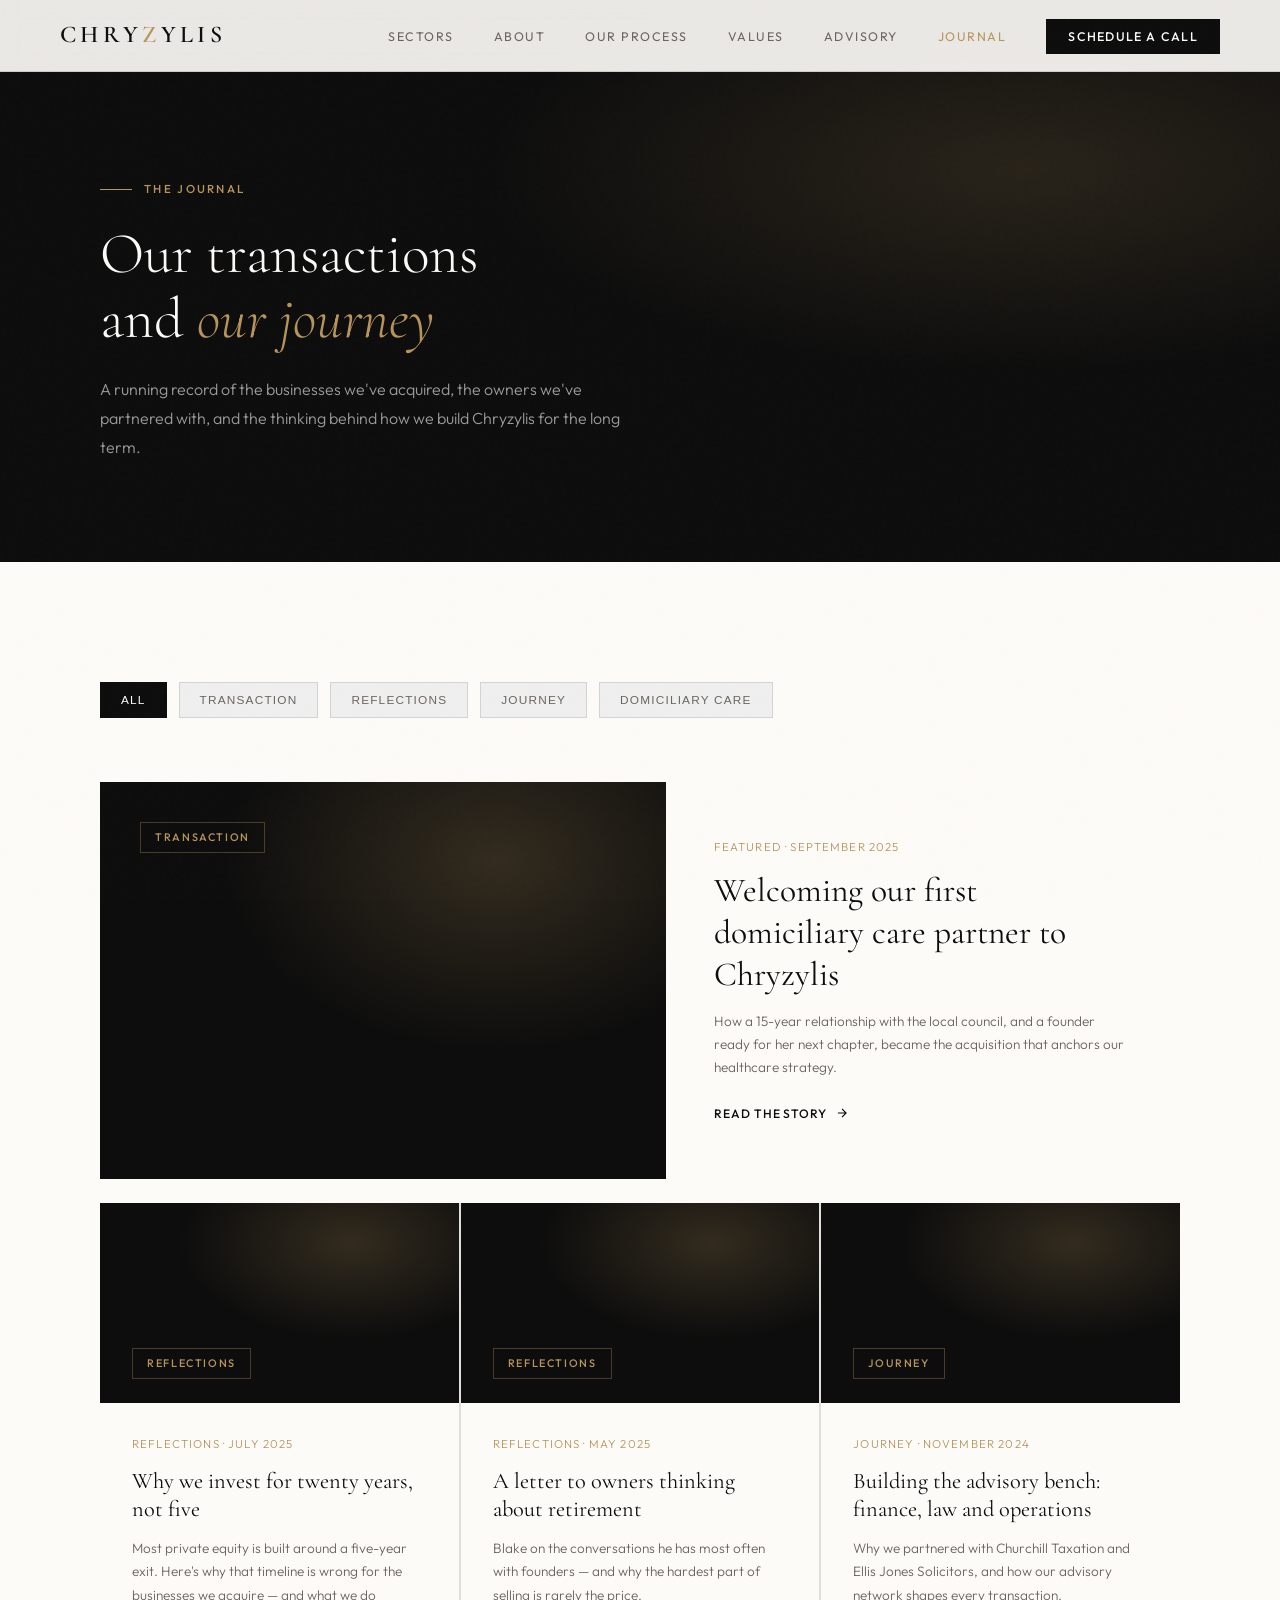
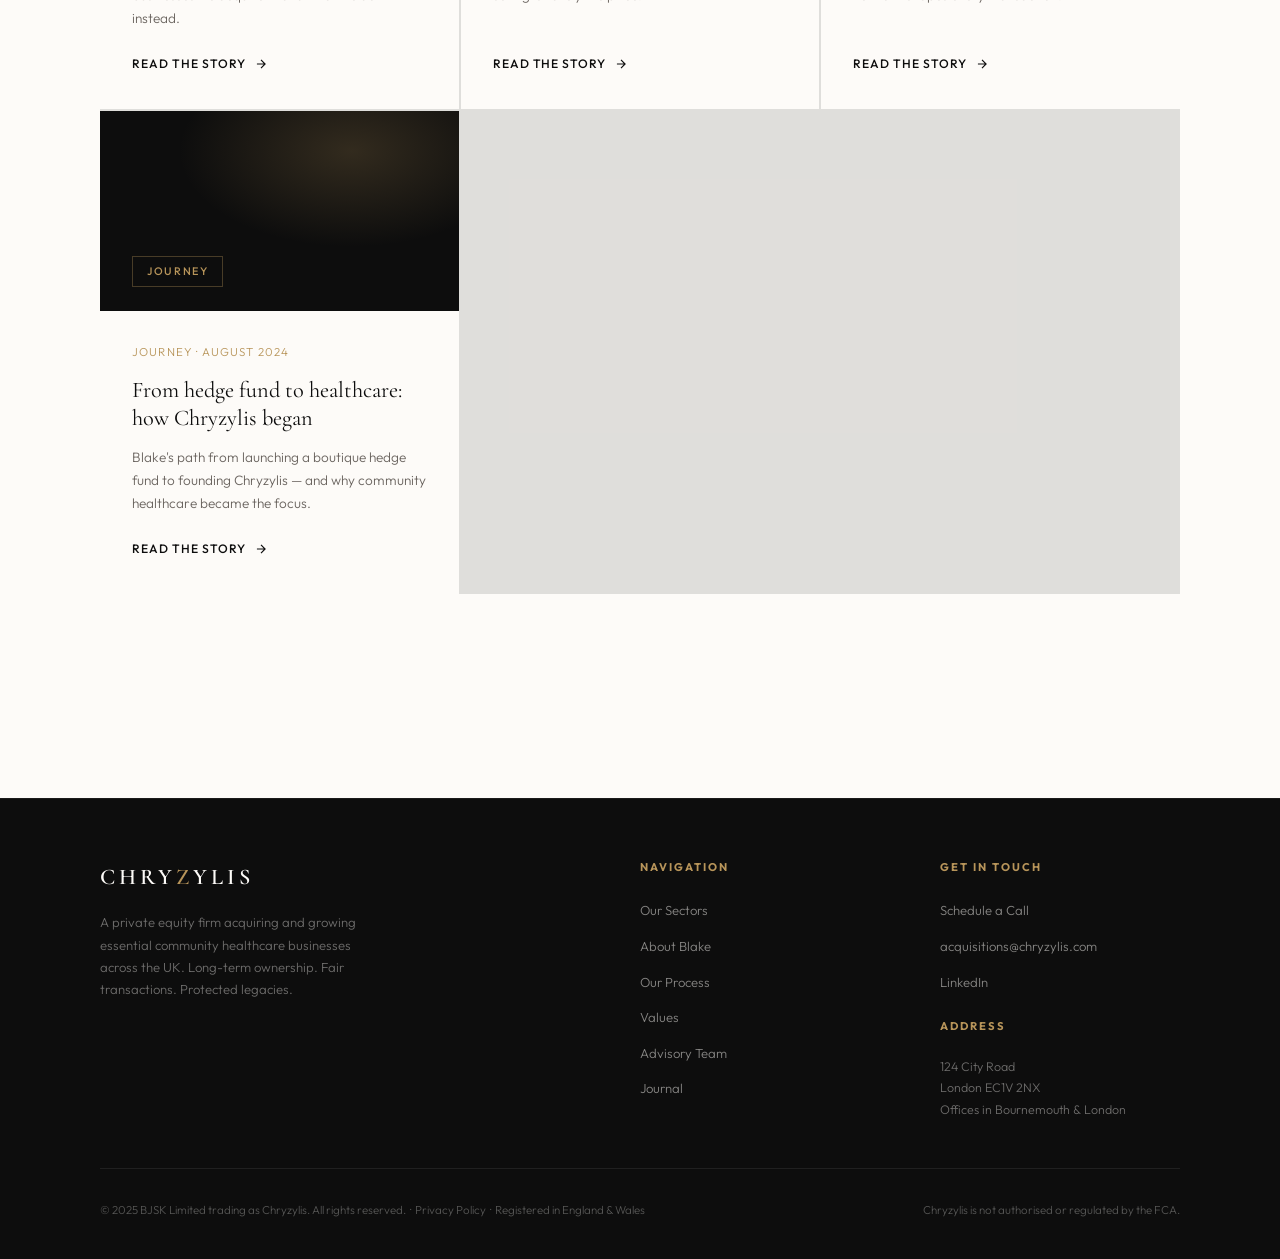
==== commit 61144fd6: "Turn Journal listing into JSON-driven CMS with pagination and filters Posts now live in journal/data" ====
--- a/journal/index.html
+++ b/journal/index.html
@@ -40,88 +40,13 @@
 <!-- ─── JOURNAL LISTING ─── -->
 <section id="journal-listing">
   <div class="section-inner">
-    <div class="journal-filter-bar reveal">
-      <a href="#" class="journal-filter active">All</a>
-      <a href="#" class="journal-filter">Transactions</a>
-      <a href="#" class="journal-filter">Domiciliary Care</a>
-      <a href="#" class="journal-filter">Dental</a>
-      <a href="#" class="journal-filter">Opticians</a>
-      <a href="#" class="journal-filter">Reflections</a>
-    </div>
+    <div class="journal-filter-bar reveal" id="journal-filter-bar"></div>
 
-    <div class="journal-grid">
+    <div id="journal-featured-slot"></div>
 
-      <a href="welcoming-our-first-domiciliary-care-partner.html" class="journal-card journal-card-featured reveal">
-        <div class="journal-card-media">
-          <div class="journal-card-tag">Transaction</div>
-        </div>
-        <div class="journal-card-body">
-          <div class="journal-card-date">Featured · 2025</div>
-          <div class="journal-card-title">Welcoming our first domiciliary care partner to Chryzylis</div>
-          <p class="journal-card-excerpt">How a 15-year relationship with the local council, and a founder ready for her next chapter, became the acquisition that anchors our healthcare strategy.</p>
-          <span class="journal-card-read">Read the story
-            <svg width="14" height="14" viewBox="0 0 24 24" fill="none" stroke="currentColor" stroke-width="2"><path d="M5 12h14M12 5l7 7-7 7"/></svg>
-          </span>
-        </div>
-      </a>
+    <div class="journal-grid" id="journal-grid"></div>
 
-      <a href="why-we-invest-for-twenty-years.html" class="journal-card reveal reveal-delay-1">
-        <div class="journal-card-media">
-          <div class="journal-card-tag">Reflection</div>
-        </div>
-        <div class="journal-card-body">
-          <div class="journal-card-date">Reflections · 2025</div>
-          <div class="journal-card-title">Why we invest for twenty years, not five</div>
-          <p class="journal-card-excerpt">Most private equity is built around a five-year exit. Here's why that timeline is wrong for the businesses we acquire — and what we do instead.</p>
-          <span class="journal-card-read">Read the story
-            <svg width="14" height="14" viewBox="0 0 24 24" fill="none" stroke="currentColor" stroke-width="2"><path d="M5 12h14M12 5l7 7-7 7"/></svg>
-          </span>
-        </div>
-      </a>
-
-      <a href="a-letter-to-owners-thinking-about-retirement.html" class="journal-card reveal reveal-delay-2">
-        <div class="journal-card-media">
-          <div class="journal-card-tag">Reflection</div>
-        </div>
-        <div class="journal-card-body">
-          <div class="journal-card-date">Reflections · 2025</div>
-          <div class="journal-card-title">A letter to owners thinking about retirement</div>
-          <p class="journal-card-excerpt">Blake on the conversations he has most often with founders — and why the hardest part of selling is rarely the price.</p>
-          <span class="journal-card-read">Read the story
-            <svg width="14" height="14" viewBox="0 0 24 24" fill="none" stroke="currentColor" stroke-width="2"><path d="M5 12h14M12 5l7 7-7 7"/></svg>
-          </span>
-        </div>
-      </a>
-
-      <a href="building-the-advisory-bench.html" class="journal-card reveal reveal-delay-3">
-        <div class="journal-card-media">
-          <div class="journal-card-tag">Journey</div>
-        </div>
-        <div class="journal-card-body">
-          <div class="journal-card-date">Journey · 2024</div>
-          <div class="journal-card-title">Building the advisory bench: finance, law and operations</div>
-          <p class="journal-card-excerpt">Why we partnered with Churchill Taxation and Ellis Jones Solicitors, and how our advisory network shapes every transaction.</p>
-          <span class="journal-card-read">Read the story
-            <svg width="14" height="14" viewBox="0 0 24 24" fill="none" stroke="currentColor" stroke-width="2"><path d="M5 12h14M12 5l7 7-7 7"/></svg>
-          </span>
-        </div>
-      </a>
-
-      <a href="from-hedge-fund-to-healthcare.html" class="journal-card reveal reveal-delay-4">
-        <div class="journal-card-media">
-          <div class="journal-card-tag">Journey</div>
-        </div>
-        <div class="journal-card-body">
-          <div class="journal-card-date">Journey · 2024</div>
-          <div class="journal-card-title">From hedge fund to healthcare: how Chryzylis began</div>
-          <p class="journal-card-excerpt">Blake's path from launching a boutique hedge fund to founding Chryzylis — and why community healthcare became the focus.</p>
-          <span class="journal-card-read">Read the story
-            <svg width="14" height="14" viewBox="0 0 24 24" fill="none" stroke="currentColor" stroke-width="2"><path d="M5 12h14M12 5l7 7-7 7"/></svg>
-          </span>
-        </div>
-      </a>
-
-    </div>
+    <div class="journal-pagination" id="journal-pagination"></div>
   </div>
 </section>
 
@@ -165,5 +90,6 @@
 </footer>
 
 <script src="../assets/js/main.js"></script>
+<script src="journal.js"></script>
 </body>
 </html>
--- a/assets/css/style.css
+++ b/assets/css/style.css
@@ -1014,6 +1014,46 @@
   font-size: 2.1rem;
 }
 
+#journal-featured-slot:not(:empty) {
+  margin-bottom: 24px;
+}
+
+.journal-pagination {
+  display: flex;
+  justify-content: center;
+  gap: 8px;
+  margin-top: 64px;
+}
+
+.journal-page-btn {
+  font-family: 'Outfit', sans-serif;
+  font-size: 0.78rem;
+  font-weight: 500;
+  letter-spacing: 0.05em;
+  color: var(--mid);
+  background: var(--warm-white);
+  border: 1px solid var(--rule);
+  padding: 10px 16px;
+  cursor: pointer;
+  transition: all 0.2s;
+}
+
+.journal-page-btn:hover:not(:disabled) {
+  border-color: var(--gold);
+  color: var(--ink);
+}
+
+.journal-page-btn.active {
+  background: var(--ink);
+  color: var(--warm-white);
+  border-color: var(--ink);
+}
+
+.journal-page-btn:disabled {
+  opacity: 0.35;
+  cursor: not-allowed;
+}
+
 /* ─── POST PAGE ─── */
 .post-hero {
   background: var(--ink);
